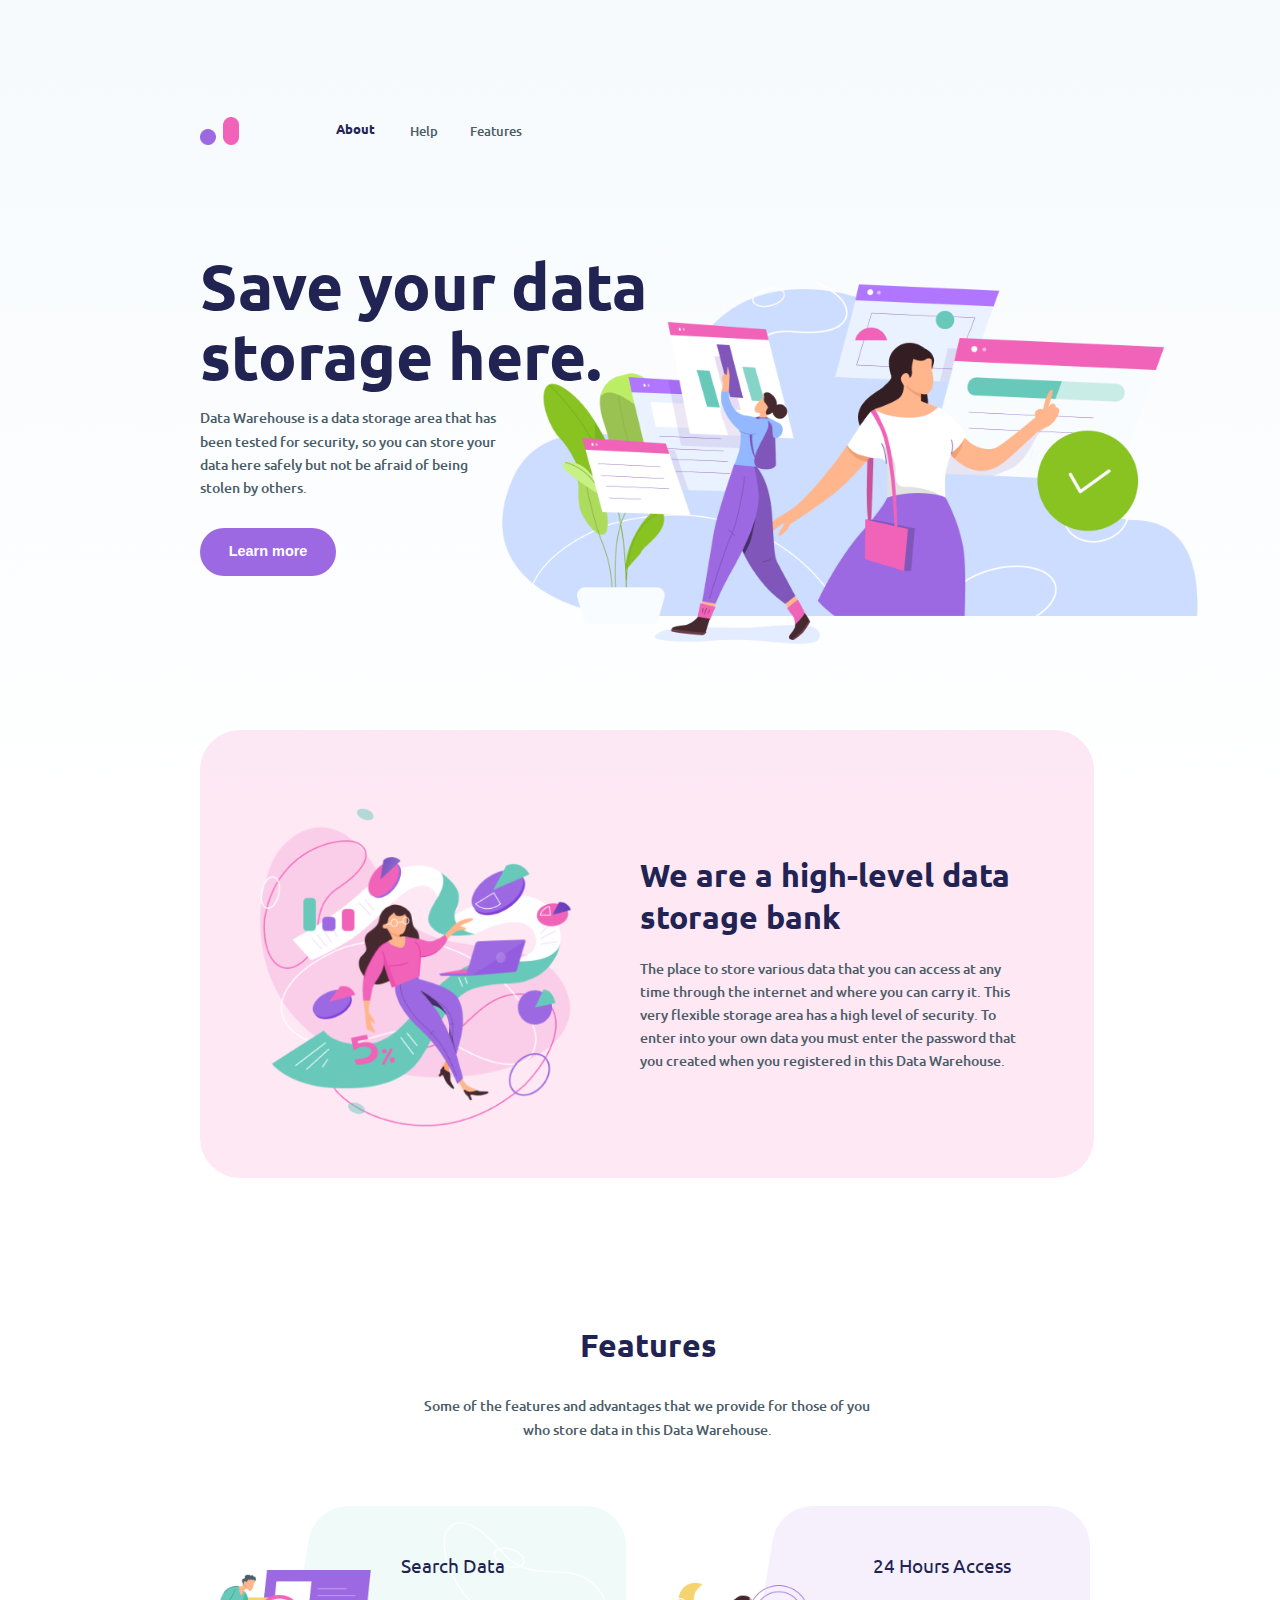
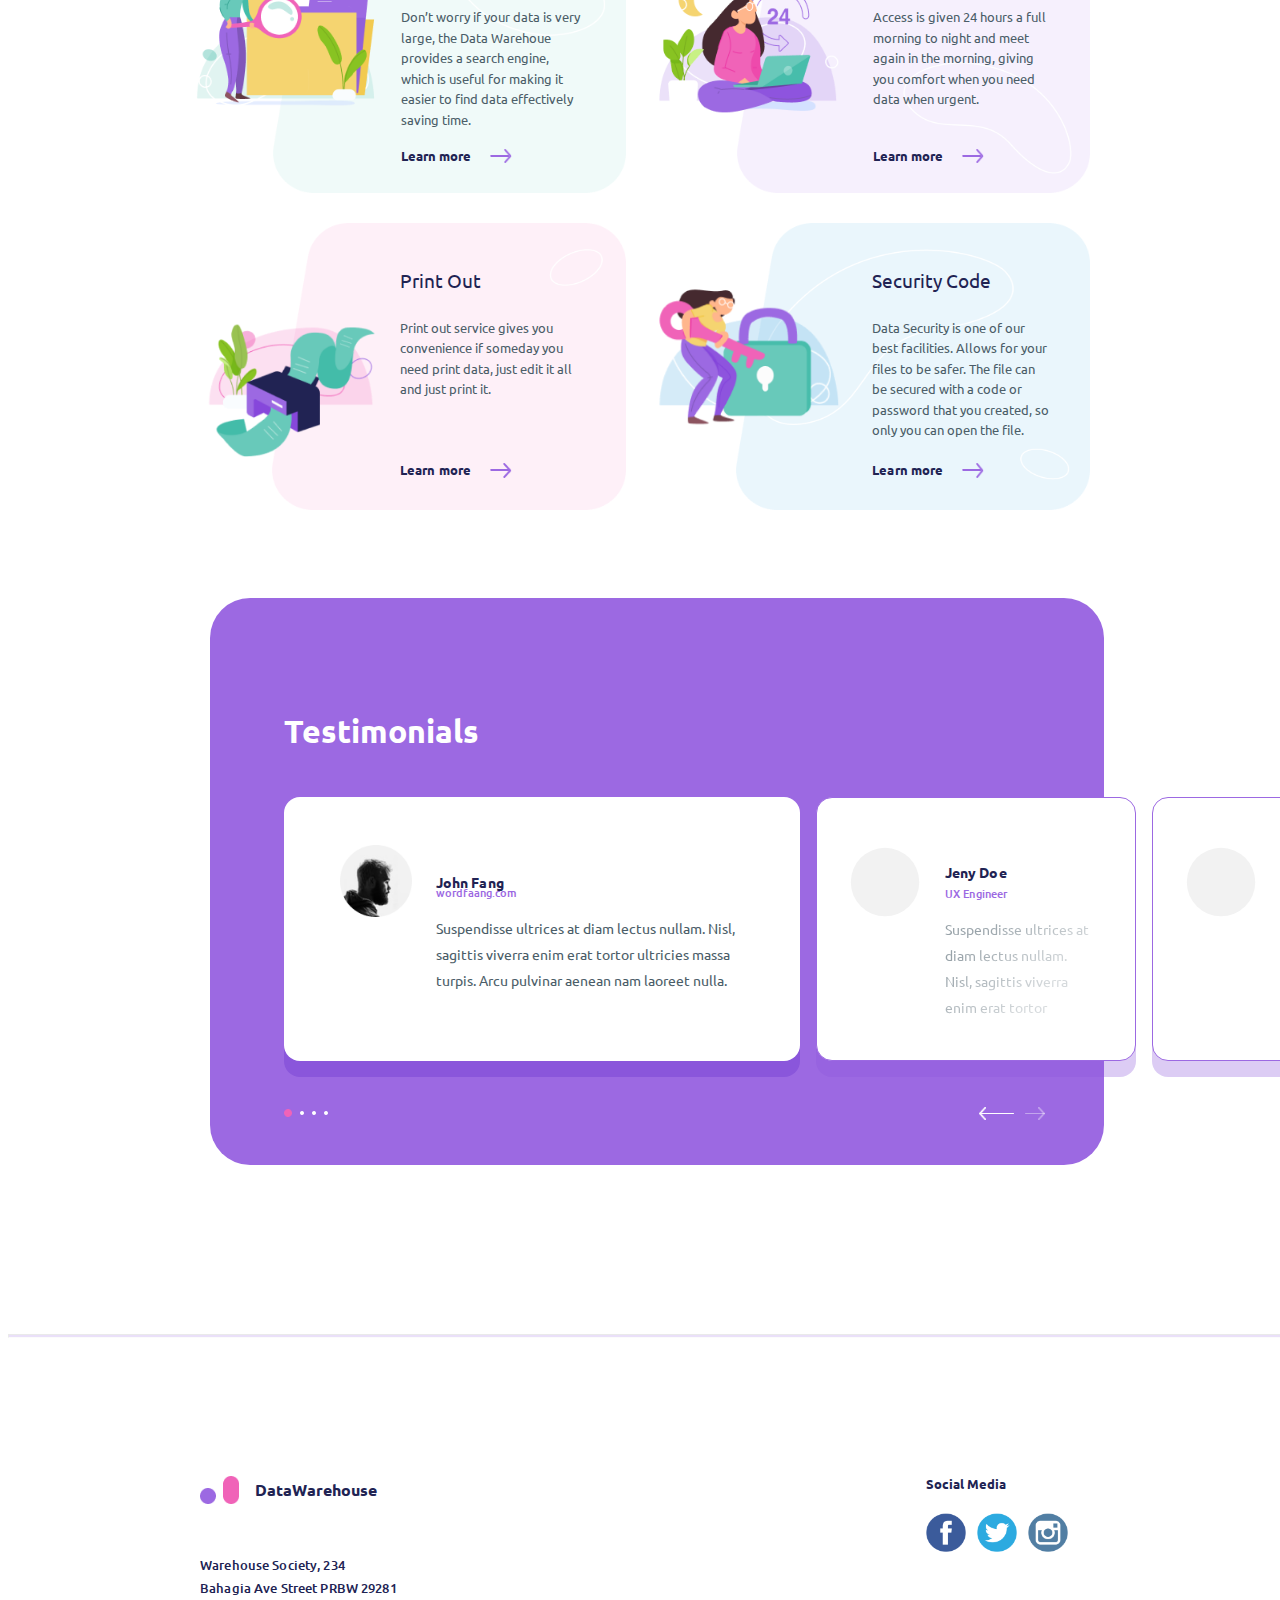
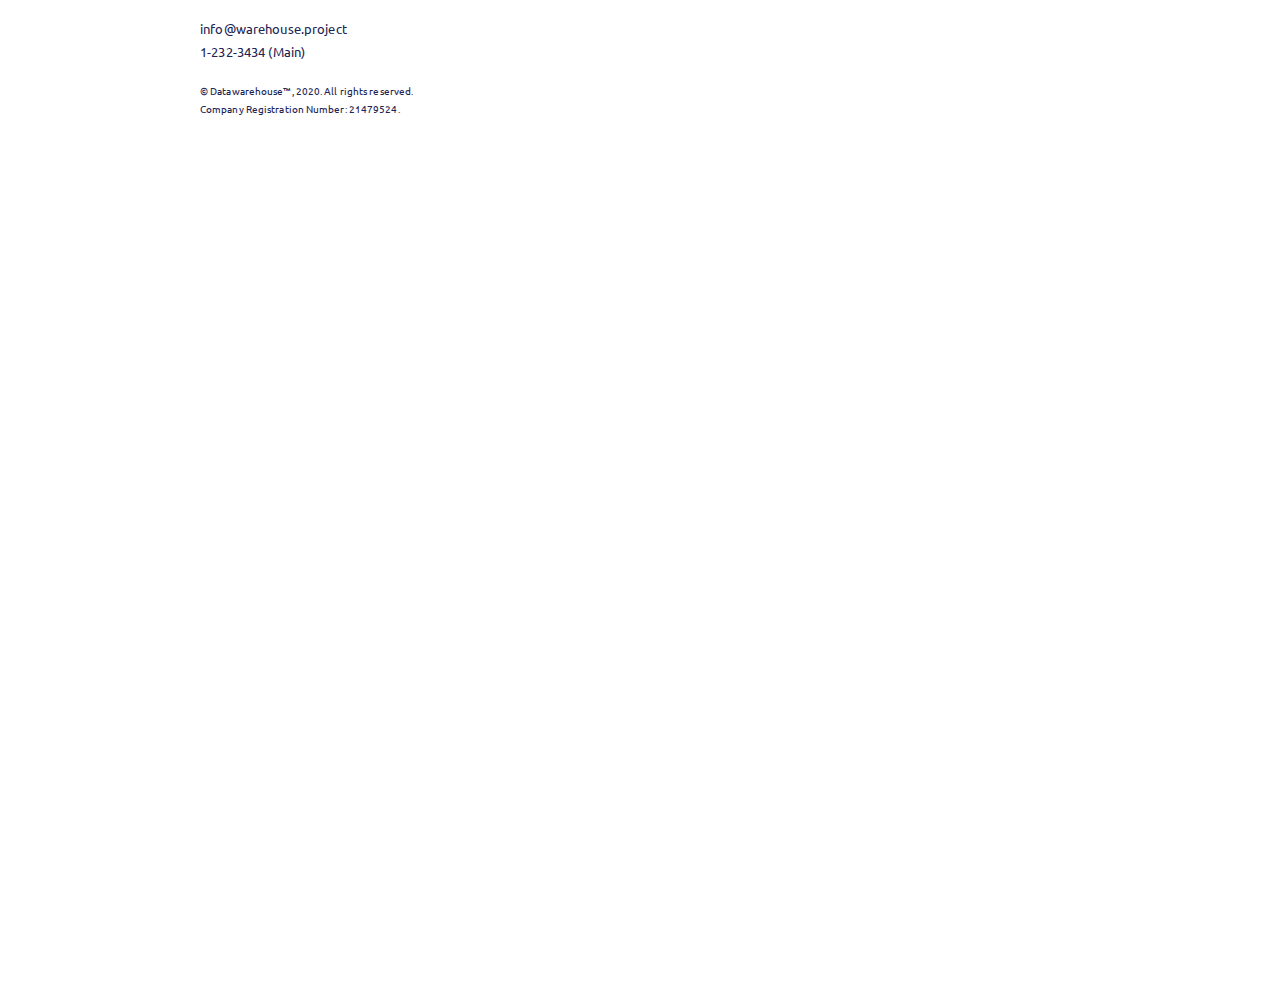
==== index.html @ 55db9ea5 "first commit" ====
<!doctype html>
<html lang="en">

<head>
	<meta charset="UTF-8">
	<meta name="description" content="Data Warehouse is a data storage area that has been
tested for security, so you can store your data here
safely but not be afraid of being stolen by others.">
	<meta name="keywords" content="warehouse, save, data, security, storage, area">
	<title>Warehouse - Save your data storage here.</title>

	<link type="image/x-icon" href="./data/images/Logo.png" rel="shortcut icon">
	<link rel="stylesheet" href="./style/main.css">
	<link rel="stylesheet" href="./style/style.css">
	<link rel="stylesheet" type="text/css"
		href="http://fonts.googleapis.com/css?family=Ubuntu:regular,bold&subset=Latin">
</head>

<body>

	<nav>
		<img src="./data/images/Logo.png">
		<ul>
			<li class="about">
				<a href="#about">About</a>
			</li>
			<li class="help">
				<a href="#help">Help</a>
			</li>
			<li class="features">
				<a href="#features">Features</a>
			</li>
		</ul>
	</nav>

	<div class="about-section">
		<h1 id="about">Save your data storage here.</h1>
		<p>Data Warehouse is a data storage area that has been
			tested for security, so you can store your data here
			safely but not be afraid of being stolen by others.</p>
		<img src="./data/images/image1 1.png">
		<a href="#features"><button>Learn more</button></a>

		<div class="about-description">
			<h2>We are a high-level data storage bank</h2>
			<p>The place to store various data that you can access at any time through the internet and where you can
				carry
				it.
				This very flexible storage area has a high level of security. To enter into your own data you must enter
				the
				password
				that you created when you registered in this Data Warehouse.</p>
			<img src="./data/images/image2.png">
		</div>
	</div>

	<div class="features-section">
		<h2 id="features">Features</h2>
		<p>Some of the features and advantages that we provide for those of you who store data in this Data Warehouse.
		</p>

		<div class="card-1">
			<img class="back1" src="./data/images/Rectangle 1.png">
			<img class="img-card1" src="./data/images/image3 1.png">
			<img class="vector1" src="./data/images/Vector 1.png">
			<img class="ellipse1" src="./data/images/Ellipse 1.png">
			<h3>Search Data</h3>
			<p>Don’t worry if your data is very large, the Data Warehoue provides a search engine, which is useful
				for
				making it easier
				to find data effectively saving time.</p>
			<a href="./pages/learn_more.html">
				Learn more
				<img class="line" src="./data/images/line.png">
				<img class="polygon" src="./data/images/Polygon.png">
			</a>

		</div>

		<div class="card-2">
			<img class="back2" src="./data/images/Rectangle 2.png">
			<img class="img-card2" src="./data/images/image4.png">
			<img class="vector2" src="./data/images/Vector 2.png">
			<h3>24 Hours Access</h3>
			<p>Access is given 24 hours a full morning to night and
				meet again in the morning, giving you comfort when
				you need data when urgent.</p>
			<a href="./pages/learn_more.html">
				Learn more
				<img class="line" src="./data/images/line.png">
				<img class="polygon" src="./data/images/Polygon.png">
			</a>
		</div>

		<div class="card-3">
			<img class="back3" src="./data/images/Rectangle 3.png">
			<img class="img-card3" src="./data/images/image5 1.png">
			<img class="ellipse2" src="./data/images/Ellipse 2.png">
			<h3>Print Out</h3>
			<p>Print out service gives you convenience if someday
				you need print data, just edit it all and just print it.</p>
			<a href="./pages/learn_more.html">
				Learn more
				<img class="line" src="./data/images/line.png">
				<img class="polygon" src="./data/images/Polygon.png">
			</a>
		</div>

		<div class="card-4">
			<img class="back4" src="./data/images/Rectangle 4.png">
			<img class="vector3" src="./data/images/Vector 3.png">
			<img class="img-card4" src="./data/images/image6 1.png">
			<img class="ellipse3" src="./data/images/Ellipse 3.png">
			<h3>Security Code</h3>
			<p>Data Security is one of our best facilities. Allows for your files
				to be safer. The file can be secured with a code or password that
				you created, so only you can open the file.</p>
			<a href="./pages/learn_more.html">
				Learn more
				<img class="line" src="./data/images/line.png">
				<img class="polygon" src="./data/images/Polygon.png">
			</a>
		</div>

		<div class="slider-table">
			<h2>Testimonials</h2>
			<div class="slider">
				<div class="slider-card1">
					<img src="./data/images/Ellipse 76.png">
					<h4>John Fang</h4>
					<a>wordfaang.com</a>
					<p>Suspendisse ultrices at diam lectus nullam.
						Nisl, sagittis viverra enim erat tortor ultricies massa turpis. Arcu pulvinar aenean nam laoreet
						nulla.</p>
				</div>
				<div class="slider-card2">
					<svg viewBox="0 0 80 80" width="90" height="90">
						<circle class="circle" cx="40" cy="40" r="38" />
					</svg>
					<h4>Jeny Doe</h4>
					<a>UX Engineer</a>
					<p>Suspendisse ultrices at diam lectus nullam. Nisl, sagittis viverra enim erat tortor</p>
				</div>
				<div class="slider-card3">
					<svg viewBox="0 0 80 80" width="90" height="90">
						<circle class="circle" cx="40" cy="40" r="38" />
					</svg>
					<h4>William</h4>
					<a>Web Designer</a>
					<p>Suspendisse ultrices at diam lectus nullam. Nisl, sagittis viverra enim erat tortor</p>
				</div>
			</div>
			<img class="color-dot" src="./data/images/Ellipse 72.png">
			<img class="color-dot1" src="./data/images/Ellipse 73.png">
			<img class="color-dot2" src="./data/images/Ellipse 73.png">
			<img class="color-dot3" src="./data/images/Ellipse 73.png">
			<img class="right_line" src="./data/images/right_line.png">
			<img class="right" src="./data/images/right.png">
			<img class="left" src="./data/images/left.png">
			<img class="left_line" src="./data/images/left_line.png">
		</div>
	</div>
	<hr>
	<footer>
		<img src="./data/images/Logo.png">
		<h3 id="help">DataWarehouse</h3>
		<h3 class="social">Social Media</h3>
		<a href="https://www.facebook.com/">
			<img class="facebook" src="./data/images/Social Icons by Dreamstale (6).png">
		</a>
		<a href="https://twitter.com/">
			<img class="twitter" src="./data/images/Social Icons by Dreamstale (3).png">
		</a>
		<a href="https://www.instagram.com/">
			<img class="instagram" src="./data/images/Social Icons by Dreamstale (33).png">
		</a>
		<h4 class="h4">Warehouse Society, 234</h4>
		<h4 class="h4-2">Bahagia Ave Street PRBW 29281</h4>
		<h5>info@warehouse.project
			1-232-3434 (Main)</h5>
		<p>© Datawarehouse™, 2020. All rights reserved.
			Company Registration Number: 21479524.</p>
	</footer>
</body>

</html>
---- style/main.css ----
*{
	scroll-behavior: smooth;
}
body {
	position: relative;
	max-width: 1600px;
	overflow-x: hidden;
	height: 4192px;
	background: linear-gradient(180deg, #F6FAFD 0%, #FFFFFF 19.4%);
	font-family: Ubuntu, "times new roman", times, roman, serif;
	color: #212353;
}
body p {
	color: #4B5D68;
}

body a {
	text-decoration: none;
}

@media (min-width: 320px) {
	body {
		max-width: 375px;
	}
}
---- style/style.css ----
/* NAVBAR */

nav {
	position: absolute;
	width: 25.06vw;
	height: 2.19vw;
	top: 4.25vw;
}

nav img {
	position: absolute;
	width: 3.06vw;
	height: 2.19vw;
	left: 15vw;
	top: 4.25vw;
}

nav ul {
	display: flex;
	list-style: none;
}

nav ul li a {
	cursor: pointer;
	color: #4B5D68;
}

@media (max-width: 667px) {
	nav {
		position: absolute;
		width: 106.93vw;
		height: 9.33vw;
		top: 4.18.13vw;
	}
}

/* END NAVBAR */
/* ABOUT SECTION */

.about a {
	position: absolute;
	width: 3.31vw;
	height: 1.88vw;
	left: 25.63vw;
	top: 4.44vw;
	font-style: normal;
	font-weight: 800;
	font-size: 1vw;
	line-height: 160%;
	color: #212353;
}

.help {
	position: absolute;
	width: 2.19vw;
	height: 1.63vw;
	left: 31.44vw;
	top: 4.56vw;
	font-style: normal;
	font-weight: 500;
	font-size: 1vw;
	line-height: 160%;
}

.features {
	position: absolute;
	width: 3.94vw;
	height: 1.63vw;
	left: 36.13vw;
	top: 4.56vw;
	font-style: normal;
	font-weight: 500;
	font-size: 1vw;
	line-height: 160%;
}

/* ABOUT SECTION */

.about-section h1 {
	position: absolute;
	width: 40.31vw;
	height: 11.50vw;
	left: 15vw;
	top: 15.38vw;
	font-style: normal;
	font-weight: bold;
	font-size: 5vw;
	line-height: 110%;
	display: flex;
	align-items: center;
}

.about-section p {
	position: absolute;
	width: 23.75vw;
	height: 7.50vw;
	left: 15vw;
	top: 30vw;
	font-style: normal;
	font-weight: 500;
	font-size: 1.13vw;
	line-height: 160%;
}

.about-section img {
	position: absolute;
	width: 55.31vw;
	height: 29.25vw;
	left: 37.69vw;
	top: 21.38vw;
}

.about-section button {
	position: absolute;
	width: 10.63vw;
	height: 3.75vw;
	left: 15vw;
	top: 40.63vw;
	background: #9C69E2;
	border-radius: 3.13vw;
	font-style: normal;
	font-weight: 800;
	font-size: 1.13vw;
	line-height: 160%;
	align-items: center;
	text-align: center;
	border: none;
	cursor: pointer;
	color: #FFFFFF;

}

.about-description {
	position: absolute;
	width: 69.81vw;
	height: 35vw;
	left: 15vw;
	top: 56.44vw;

	background: rgba(240, 99, 184, 0.15);
	border-radius: 3.13vw;
}

.about-description img {
	position: absolute;
	width: 29.31vw;
	height: 31vw;
	left: 1vw;
	top: 2vw;
}

.about-description h2 {
	position: absolute;
	width: 29.69vw;
	height: 6.25vw;
	left: 34.38vw;
	top: 7.81vw;
	font-style: normal;
	font-weight: bold;
	font-size: 2.50vw;
	line-height: 130%;
	display: flex;
	align-items: center;
}

.about-description p {
	position: absolute;
	width: 29.63vw;
	height: 10.63vw;
	left: 34.38vw;
	top: 16.56vw;
	font-style: normal;
	font-weight: 500;
	font-size: 1.13vw;
	line-height: 160%;
}

/* END ABOUT SECTION */
/* FEATURES SECTION */

.features-section {
	display: flex;
	position: absolute;
	width: 36.50vw;
	height: 10vw;
	left: 31.69vw;
	top: 100.81vw;
}

.features-section h2 {
	position: absolute;
	width: 25.31vw;
	height: 3.25vw;
	left: 13vw;
	font-style: normal;
	font-weight: bold;
	font-size: 2.50vw;
	line-height: 130%;
	display: flex;
	align-items: center;
	text-align: center;
}

.features-section p {
	position: absolute;
	width: 36.50vw;
	height: 3.63vw;
	top: 6.38vw;
	font-style: normal;
	font-weight: 500;
	font-size: 1.13vw;
	line-height: 160%;
	text-align: center;
}

.line {
	position: absolute;
	width: 1.56vw;
	height: 0.16vw;
	left: 7vw;

}

.polygon{
	position: absolute;
	width: 0.63vw;
	left: 8.07vw;
}

/* CARD 1 */

.card-1 {
	position: relative;
	width: 27.63vw;
	height: 22.38vw;
	top: 16.25vw;
	left: -11vw;
}

.back1 {
	position: absolute;
	width: 27.63vw;
	height: 22.38vw;
}

.img-card1 {
	position: absolute;
	width: 14.50vw;
	height: 13.19vw;
	left: -6vw;
	top: 5vw;
}

.vector1 {
	position: absolute;
	width: 12.75vw;
	height: 8.9vw;
	top: 1.25vw;
	left: 13.3vw;
}
.ellipse1 {
	position: absolute;
	top: 3.2vw;
	left: 17.2vw;
	width: 2.5vw;
	height: 1.6vw;
}

.card-1 h3 {
	position: absolute;
	width: 12.50vw;
	height: 3.13vw;
	left: 10vw;
	top: 1.56vw;
	font-style: normal;
	font-weight: normal;
	font-size: 1.50vw;
	line-height: 130%;
	display: flex;
	align-items: center;
}

.card-1 p {
	position: absolute;
	width: 14.06vw;
	height: 10vw;
	left: 10vw;
	top: 6.88vw;
	font-style: normal;
	font-weight: normal;
	font-size: 1vw;
	line-height: 160%;
	text-align: left;
}

.card-1 a {
	position: absolute;
	width: 6.25vw;
	height: 1.63vw;
	left: 10vw;
	top: 18.69vw;
	font-style: normal;
	font-weight: 800;
	font-size: 1vw;
	line-height: 160%;
	display: flex;
	align-items: center;
	letter-spacing: 0.005em;
	color: #212353;
}

/* CARD 2 */

.card-2 {
	position: relative;
	top: 16.25vw;
	width: 27.63vw;
	height: 22.38vw;
	left: 16.1vw;
}

.back2 {
	position: absolute;
	width: 27.63vw;
	height: 22.38vw;

}

.img-card2 {
	position: absolute;
	width: 15.06vw;
	height: 11.56vw;	
	top: 5vw;
	left: -6.9vw;
}

.vector2 {
	position: absolute;
	width: 13.2vw;
	height: 8.7vw;
	left: 13vw;
	top: 12.19vw;
}

.card-2 h3 {
	position: absolute;
	width: 12.50vw;
	height: 3.13vw;
	left: 10.63vw;
	top: 1.56vw;
	font-style: normal;
	font-weight: normal;
	font-size: 1.50vw;
	line-height: 130%;
	display: flex;
	align-items: center;
}

.card-2 p {
	position: absolute;
	width: 13.75vw;
	height: 10vw;
	left: 10.63vw;
	top: 6.88vw;
	font-style: normal;
	font-weight: normal;
	font-size: 1vw;
	line-height: 160%;
	text-align: left;
}

.card-2 a {
	position: absolute;
	width: 6.25vw;
	height: 1.63vw;
	left: 10.63vw;
	top: 18.69vw;
	font-style: normal;
	font-weight: 900;
	font-size: 1vw;
	line-height: 160%;
	display: flex;
	align-items: center;
	letter-spacing: 0.005em;
	color: #212353;
}

/* CARD 3  31.25*/

.card-3 {
	position: relative;
	top: 41vw;
	width: 27.63vw;
	height: 22.38vw;
	left: -29.3vw;
}

.back3 {
	position: absolute;
	width: 27.63vw;
	height: 22.38vw;
}

.img-card3 {
	position: absolute;
	width: 14.13vw;
	height: 10.44vw;
	left: -6vw;
	top: 7.8vw;
}

.ellipse2 {
	position: absolute;
	width: 4.25vw;
	height: 2.94vw;
	left: 21.6vw;
	top: 2vw;
}

.card-3 h3 {
	position: absolute;
	width: 12.50vw;
	height: 3.13vw;
	left: 10vw;
	top: 1.4vw;
	font-style: normal;
	font-weight: normal;
	font-size: 1.50vw;
	line-height: 130%;
	display: flex;
	align-items: center;
}

.card-3 p {
	position: absolute;
	width: 13.75vw;
	height: 10vw;
	left: 10vw;
	text-align: left;
	font-style: normal;
	font-weight: normal;
	font-size: 1vw;
	line-height: 160%;
}

.card-3 a {
	position: absolute;
	width: 6.25vw;
	height: 1.63vw;
	left: 10vw;
	top: 18.5vw;
	font-style: normal;
	font-weight: 800;
	font-size: 1vw;
	line-height: 160%;
	color: #212353;
	display: flex;
	align-items: center;
	letter-spacing: 0.005em;
}

/* CARD 4 */

.card-4 {
	position: relative;
	width: 27.63vw;
	height: 22.38vw;
	top: 41vw;
	left: -2.17vw;
}

.back4 {
	position: absolute;
	width: 27.63vw;
	height: 22.38vw;
}

.img-card4 {
	position: absolute;
	width: 14.50vw;
	height: 13.19vw;
	left: -6.5vw;
	top: 4.6vw;

}

.vector3 {
	position: absolute;
	width: 20.19vw;
	height: 13.75vw;
	top: 2vw;
	left: 1.50vw;
}
.ellipse3 {
	position: absolute;
	top: 17.6vw;
	left: 22.19vw;
	width: 3.88vw;
	height: 2.50vw;
}

.card-4 h3 {
	position: absolute;
	width: 12.50vw;
	height: 3.13vw;
	left: 10.63vw;
	top: 1.4vw;
	font-style: normal;
	font-weight: normal;
	font-size: 1.50vw;
	line-height: 130%;
	display: flex;
	align-items: center;
}

.card-4 p {
	position: absolute;
	width: 14.06vw;
	height: 10vw;
	left: 10.63vw;
	font-style: normal;
	font-weight: normal;
	font-size: 1vw;
	line-height: 160%;
	text-align: left;
}

.card-4 a {
	position: absolute;
	width: 6.25vw;
	height: 1.63vw;
	left: 10.63vw;
	top: 18.5vw;
	font-style: normal;
	font-weight: 800;
	font-size: 1vw;
	line-height: 160%;
	display: flex;
	align-items: center;
	letter-spacing: 0.005em;
	color: #212353;
}

/* SLIDER-TABLE */

.slider-table {
	position: absolute;
	width: 69.88vw;
	height: 44.31vw;
	top: 70.25vw;
	left: -15.94vw;
	background: #9C69E2;
	border-radius: 3.13vw;
}

.slider-table h2 {
	position: absolute;
	width: 25.31vw;
	height: 3.25vw;
	left: 5.81vw;
	top: 6.81vw;
	font-style: normal;
	font-weight: bold;
	font-size: 2.50vw;
	line-height: 130%;
	display: flex;
	align-items: center;
	color: #FFFFFF;
}

.color-dot {
	position: absolute;
	width: 0.63vw;
	height: 0.63vw;
	left: 5.81vw;
	top: 39.94vw;
}

.color-dot1 {
	position: absolute;
	width: 0.31vw;
	height: 0.31vw;
	left: 7.06vw;
	top: 40.13vw;
}

.color-dot2 {
	position: absolute;
	width: 0.31vw;
	height: 0.31vw;
	left: 8vw;
	top: 40.13vw;
}

.color-dot3 {
	position: absolute;
	width: 0.31vw;
	height: 0.31vw;
	left: 8.94vw;
	top: 40.13vw;
}

.left {
	position: absolute;
	width: 0.5vw;
	left: 60.13vw;
	top: 39.81vw;
}

.left_line {
	position: absolute;
	width: 2.56vw;
	height: 0.13vw;
	left: 60.25vw;
	top: 40.25vw;
}

.right_line {
	position: absolute;
	width: 1.56vw;
	height: 0.13vw;
	left: 63.69vw;
	top: 40.25vw;
	opacity: 0.4;
}

.right {
	position: absolute;
	width: 0.5vw;
	left: 64.75vw;
	top: 39.81vw;
	opacity: 0.4;
}

/* SLIDER CARDS */
/* CARD 1 */

.slider-card1 {
	position: absolute;
	width: 40.31vw;
	height: 20.63vw;
	left: 5.81vw;
	top: 15.56vw;
	background: #FFFFFF;
	box-shadow: 0px 1.25vw 0px rgb(138,86,219);
	border-radius: 1.25vw;
}

.slider-card1 img {
	position: absolute;
	width: 5.63vw;
	height: 5.63vw;
	left: 4.38vw;
	top: 3.75vw;
}

.slider-card1 h4 {
	position: absolute;
	width: 10.63vw;
	height: 1.81vw;
	left: 11.88vw;
	top: 55px;
	font-style: normal;
	font-weight: 900;
	font-size: 1.13vw;
	line-height: 160%;
	display: flex;
	align-items: center;
	letter-spacing: 0.005em;
}

.slider-card1 a {
	position: absolute;
	width: 6.31vw;
	height: 1.38vw;
	left: 11.88vw;
	top: 6.81vw;
	font-style: normal;
	font-weight: 500;
	font-size: 0.88vw;
	line-height: 160%;
	display: flex;
	align-items: center;
	letter-spacing: 0.01em;
	color: #9C69E2;
}

.slider-card1 p {
	position: absolute;
	width: 24.06vw;
	height: 8.13vw;
	left: 11.88vw;
	top: 8.13vw;
	text-align: left;
	font-style: normal;
	font-weight: normal;
	font-size: 1.13vw;
	line-height: 180%;
}

/* CARD 2 */

.slider-card2 {
	position: absolute;
	width: 25vw;
	height: 20.63vw;
	left: 47.38vw;
	top: 15.56vw;
	background: #FFFFFF;
	border: 0.06vw solid #9C69E2;
	box-sizing: border-box;
	border-radius: 1.25vw;
	box-shadow: 0px 1.25vw 0px rgb(138,86,219,0.3);
}

.slider-card2 svg {
	position: absolute;
	width: 5.63vw;
	height: 5.63vw;
	left: 2.50vw;
	top: 3.75vw;
	fill: #f2f2f2;
}

.slider-card2 h4{
	position: absolute;
	width: 10.63vw;
	height: 1.81vw;
	left: 10vw;
	top: 3.44vw;
	font-style: normal;
	font-weight: 900;
	font-size: 1.13vw;
	line-height: 160%;
	display: flex;
	align-items: center;
	letter-spacing: 0.005em;
}

.slider-card2 a {
	position: absolute;
	width: 6.31vw;
	height: 1.38vw;
	left: 10vw;
	top: 6.81vw;
	font-style: normal;
	font-weight: 500;
	font-size: 0.88vw;
	line-height: 160%;
	display: flex;
	align-items: center;
	letter-spacing: 0.01em;
	color: #9C69E2;
}

.slider-card2 p {
	position: absolute;
	width: 11.25vw;
	height: 8.13vw;
	left: 10vw;
	top: 8.13vw;
	text-align: left;
	font-style: normal;
	font-weight: normal;
	font-size: 1.13vw;
	line-height: 180%;
	background: linear-gradient(135deg, #4b5d6891 20%, #4b5d683b 70%);
  	-webkit-background-clip: text;
  	-webkit-text-fill-color: transparent;
}

/* CARD 3 */

.slider-card3 {
	position: absolute;
	width: 25vw;
	height: 20.63vw;
	left: 73.63vw;
	top: 15.56vw;
	background: #FFFFFF;
	border: 0.06vw solid #9C69E2;
	box-sizing: border-box;
	border-radius: 1.25vw;
	box-shadow: 0px 1.25vw 0px rgb(138,86,219,0.3);
}

.slider-card3 svg {
	position: absolute;
	width: 5.63vw;
	height: 5.63vw;
	left: 2.50vw;
	top: 3.75vw;
	fill: #f2f2f2;
}

.slider-card3 h4 {
	position: absolute;
	width: 10.63vw;
	height: 1.81vw;
	left: 10vw;
	top: 3.44vw;
	font-style: normal;
	font-weight: 900;
	font-size: 1.13vw;
	line-height: 160%;
	display: flex;
	align-items: center;
	letter-spacing: 0.005em;
}

.slider-card3 a {
	position: absolute;
	width: 6.31vw;
	height: 1.38vw;
	left: 10vw;
	top: 6.81vw;
	font-style: normal;
	font-weight: 500;
	font-size: 0.88vw;
	line-height: 160%;
	display: flex;
	align-items: center;
	letter-spacing: 0.01em;
	color: #9C69E2;
}
.slider-card3 p {
	position: absolute;
	width: 11.25vw;
	height: 8.13vw;
	left: 10vw;
	top: 8.13vw;
	text-align: left;
	font-style: normal;
	font-weight: normal;
	font-size: 1.13vw;
	line-height: 180%;
	background: linear-gradient(135deg, #4b5d6891 20%, #4b5d683b 70%);
  	-webkit-background-clip: text;
  	-webkit-text-fill-color: transparent;
}

/* END FEATURES SECTION */
/* FOOTER */



hr {
	position: absolute;
	width: 100vw;
	height: 0.13vw;
	top: 228vw;
	background: #9C69E2;
	opacity: 0.2;
}

footer img {
	position: absolute;
	width: 3.06vw;
	height: 2.19vw;
	left: 15vw;
	top: 239.69vw;
}

.social {
	position: absolute;
	width: 10.63vw;
	height: 1.88vw;
	left: 71.69vw;
	top: 238.50vw;
	font-style: normal;
	font-weight: 900;
	font-size: 1vw;
	line-height: 160%;
}

.facebook {
	position: absolute;
	width: 3.13vw;
	height: 3.06vw;
	left: 71.69vw;
	top: 242.56vw;
}

.twitter {
	position: absolute;
	width: 3.13vw;
	height: 3.06vw;
	left: 75.69vw;
	top: 242.56vw;
}

.instagram {
	position: absolute;
	width: 3.13vw;
	height: 3.06vw;
	left: 79.69vw;
	top: 242.56vw;
}

footer h3 {
	position: absolute;
	width: 9.56vw;
	height: 1.88vw;
	left: 19.31vw;
	top: 238.50vw;
	font-style: normal;
	font-weight: 900;
	font-size: 1.25vw;
	line-height: 160%;
}

.h4 {
	position: absolute;
	width: 20.94vw;
	height: 3.94vw;
	left: 15vw;
	top: 244.44vw;
	font-style: normal;
	font-weight: 500;
	font-size: 1vw;
	line-height: 180%;
	letter-spacing: 0.01em;
}

.h4-2 {
	position: absolute;
	width: 20.94vw;
	height: 3.94vw;
	left: 15vw;
	top: 246.25vw;
	font-style: normal;
	font-weight: 500;
	font-size: 1vw;
	line-height: 180%;
	letter-spacing: 0.01em;
}

footer h5 {
	position: absolute;
	width: 12.50vw;
	height: 3.63vw;
	left: 15vw;
	top: 249vw;
	font-style: normal;
	font-weight: normal;
	font-size: 1vw;
	line-height: 180%;
	/* or 29px */

	letter-spacing: 0.01em;
}

footer p {
	position: absolute;
	width: 18.75vw;
	height: 3.06vw;
	left: 15vw;
	top: 254.88vw;
	font-style: normal;
	font-weight: normal;
	font-size: 0.75vw;
	line-height: 180%;
	color: #212353;
	display: flex;
	align-items: center;
	letter-spacing: 0.01em;
}
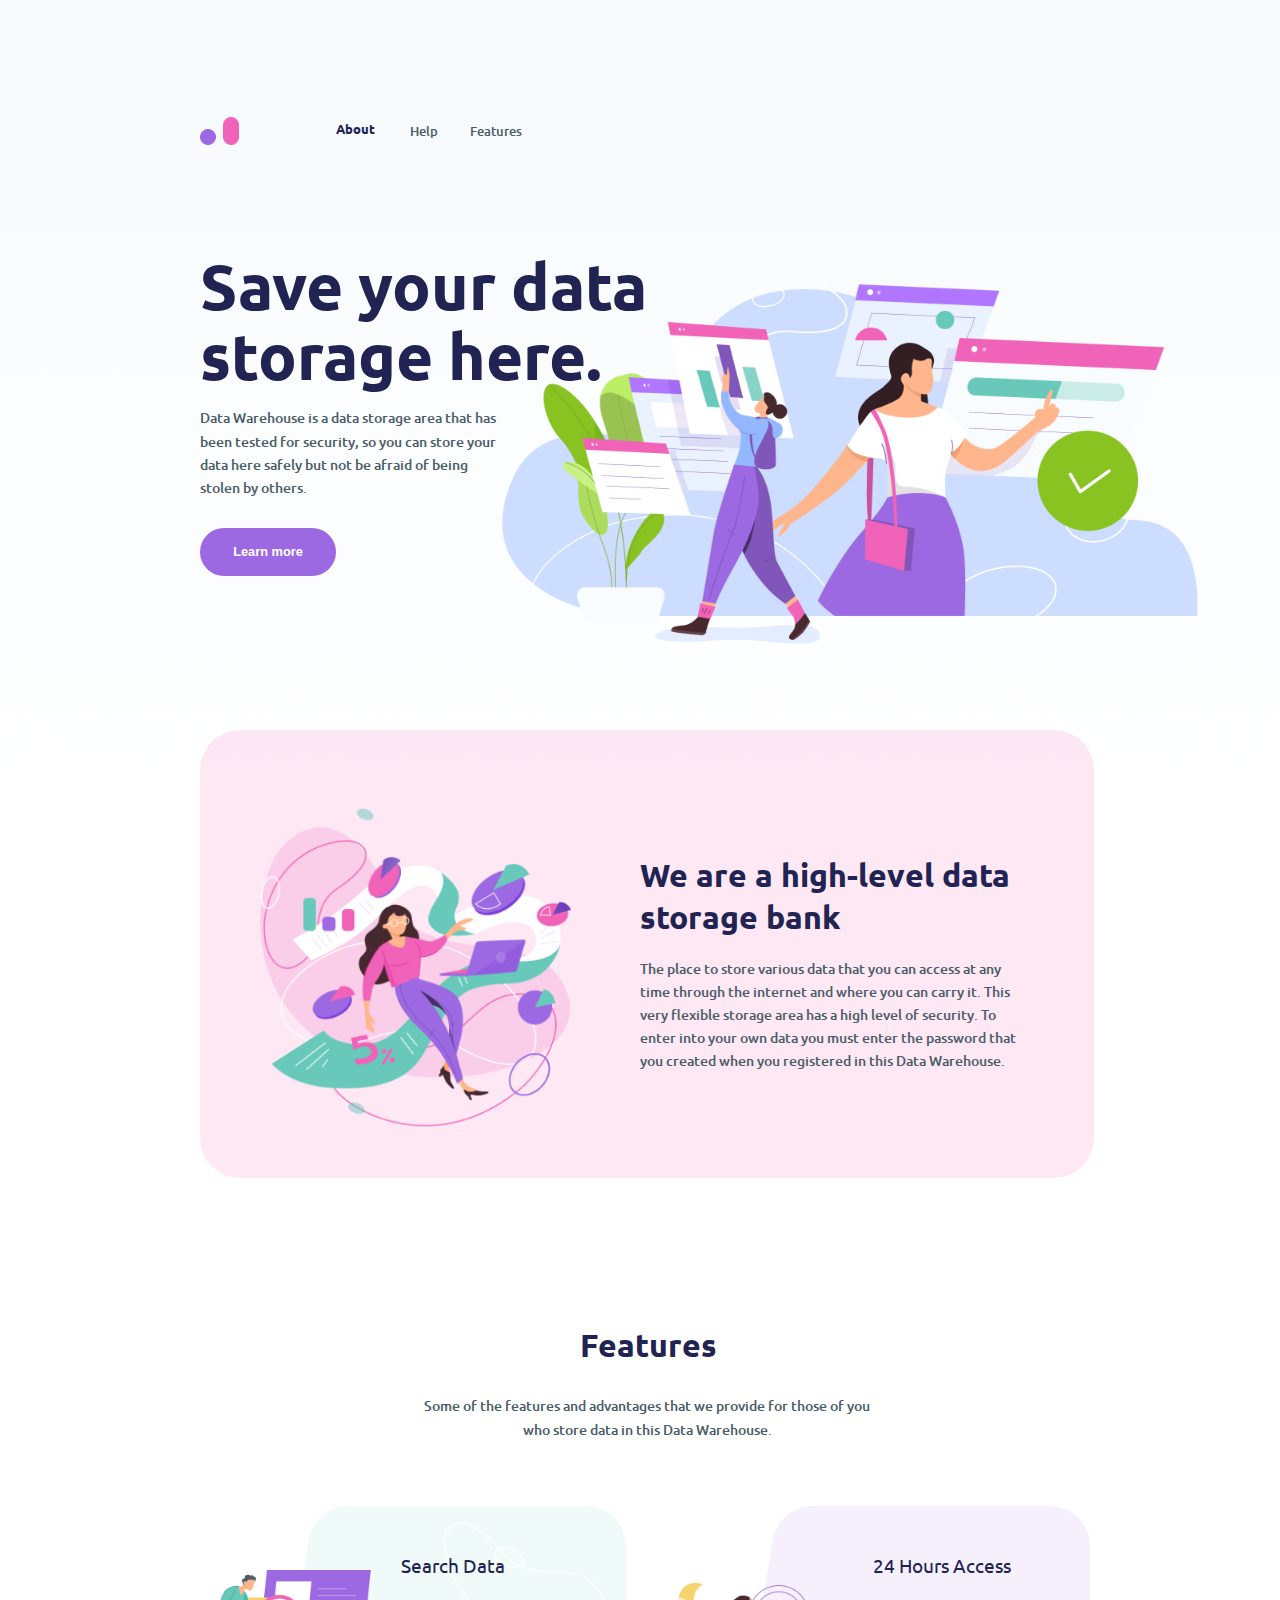
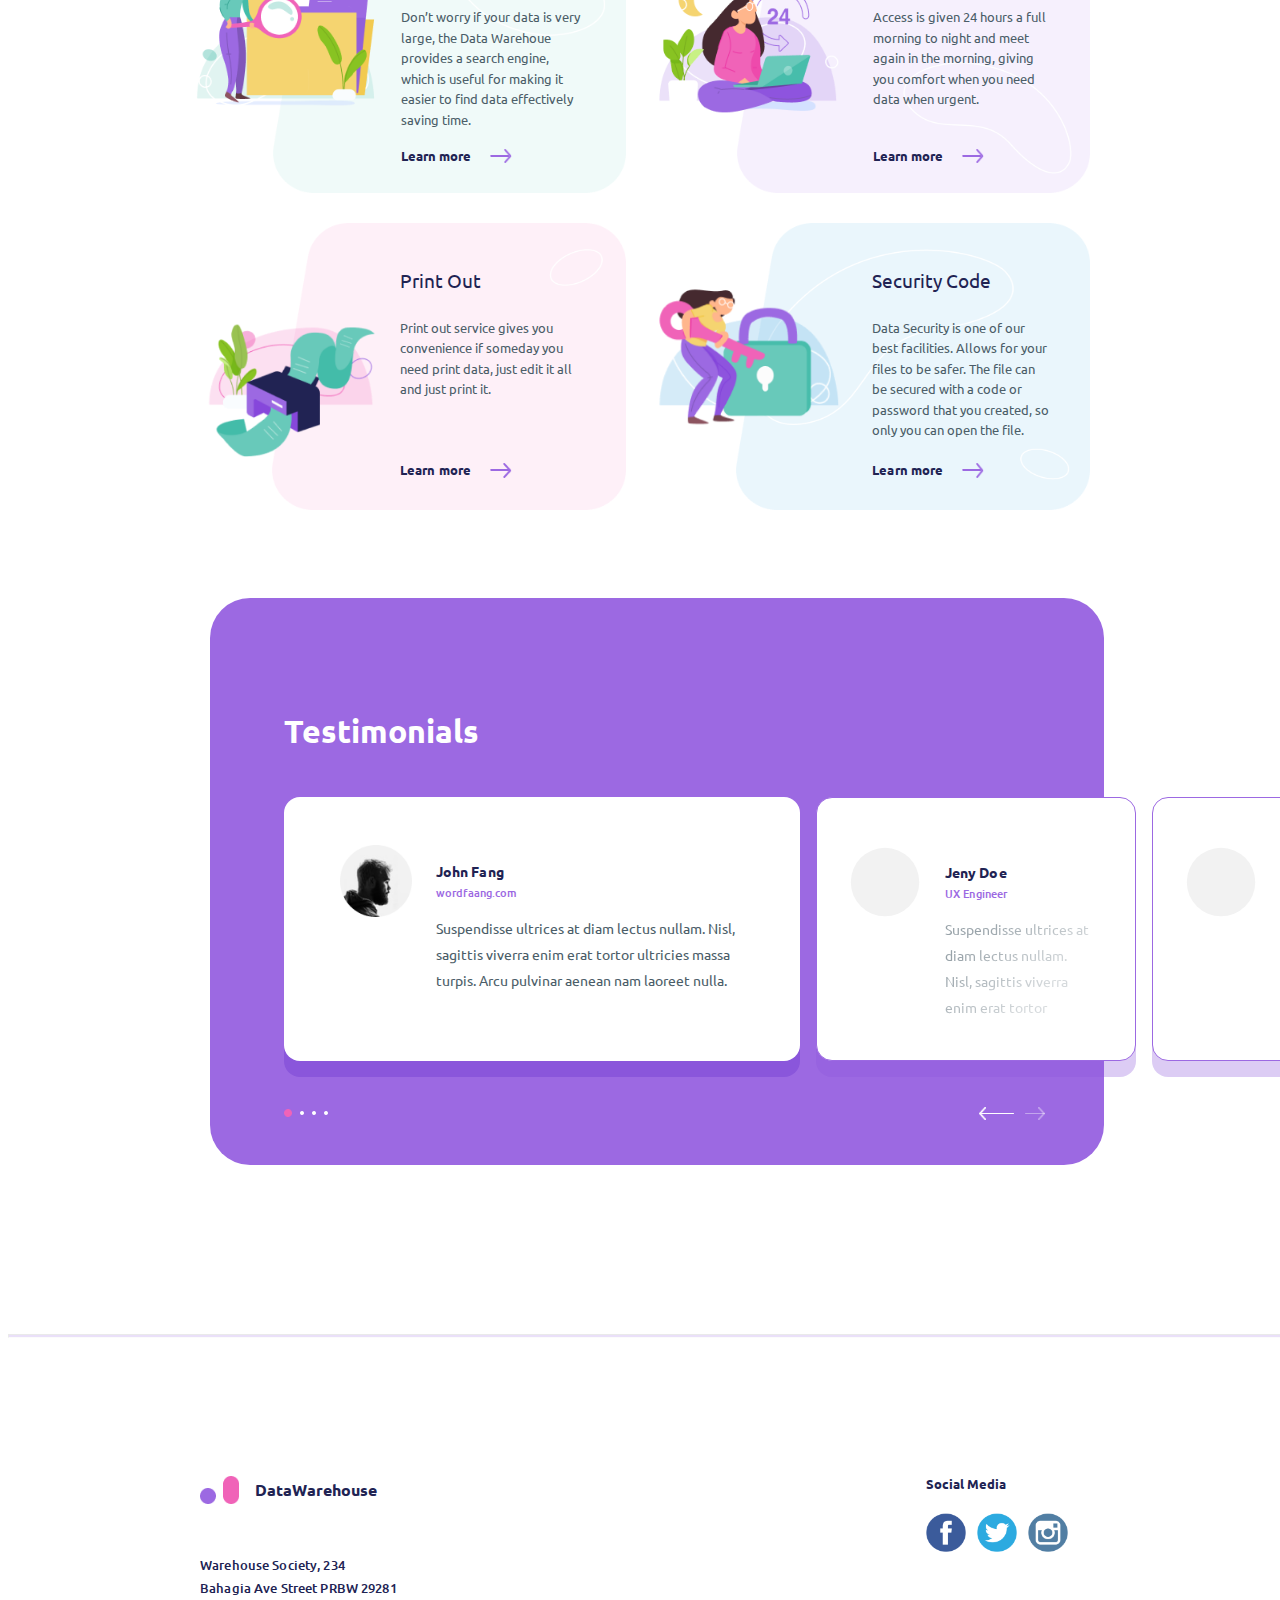
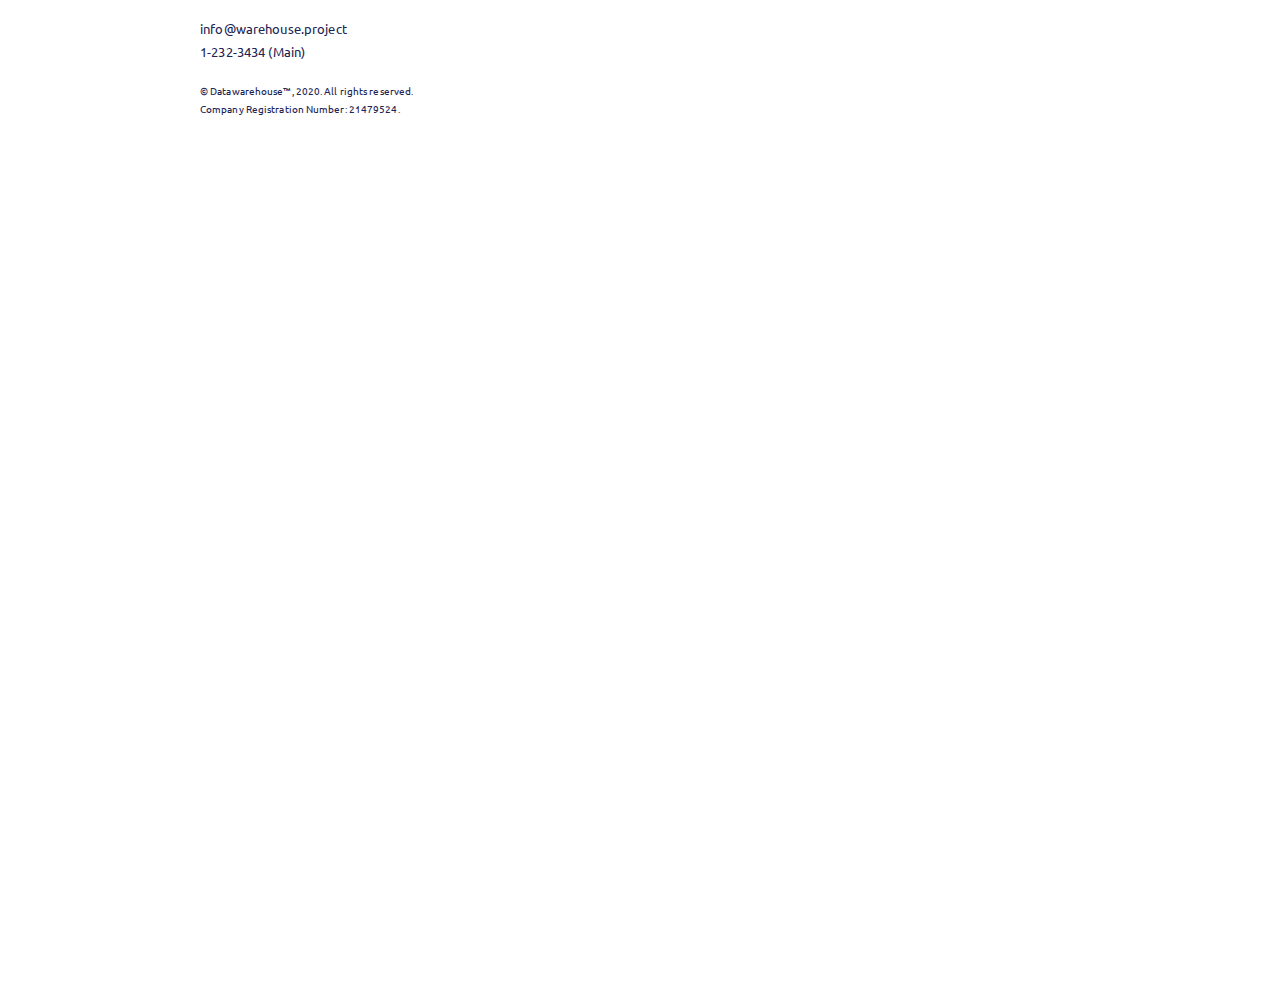
==== commit 28080223: "media and learn more page" ====
--- a/index.html
+++ b/index.html
@@ -165,13 +165,13 @@
 		<img src="./data/images/Logo.png">
 		<h3 id="help">DataWarehouse</h3>
 		<h3 class="social">Social Media</h3>
-		<a href="https://www.facebook.com/">
+		<a href="https://www.facebook.com/" target="_blank">
 			<img class="facebook" src="./data/images/Social Icons by Dreamstale (6).png">
 		</a>
-		<a href="https://twitter.com/">
+		<a href="https://twitter.com/" target="_blank">
 			<img class="twitter" src="./data/images/Social Icons by Dreamstale (3).png">
 		</a>
-		<a href="https://www.instagram.com/">
+		<a href="https://www.instagram.com/" target="_blank">
 			<img class="instagram" src="./data/images/Social Icons by Dreamstale (33).png">
 		</a>
 		<h4 class="h4">Warehouse Society, 234</h4>
--- a/style/main.css
+++ b/style/main.css
@@ -18,8 +18,15 @@
 	text-decoration: none;
 }
 
-@media (min-width: 320px) {
+@media (min-device-width: 375px) and (max-device-width: 667px) and (orientation: landscape)  {
 	body {
-		max-width: 375px;
+		max-width: 568px;
+		height: 3200px;
+	}
+}
+@media (min-device-width: 320px) and (max-device-width: 568px) and (orientation: portrait) {
+	body {
+		max-width: 320px;
+		height: 3300px;
 	}
 }--- a/style/style.css
+++ b/style/style.css
@@ -25,17 +25,9 @@
 	color: #4B5D68;
 }
 
-@media (max-width: 667px) {
-	nav {
-		position: absolute;
-		width: 106.93vw;
-		height: 9.33vw;
-		top: 4.18.13vw;
-	}
-}
-
-/* END NAVBAR */
-/* ABOUT SECTION */
+nav ul li a:hover {
+	text-decoration: underline;
+}
 
 .about a {
 	position: absolute;
@@ -74,6 +66,38 @@
 	line-height: 160%;
 }
 
+@media (min-device-width: 375px) and (max-device-width: 667px) and (orientation: landscape)  {
+	nav {
+		top: 1vw;
+	}
+
+	nav img{
+		position: absolute;
+		width: 7vw;
+		height: 5vw;
+		left: 5vw;
+	}
+
+	.about a {
+		top: 4vw;
+		font-size: 3vw;
+		left: 20vw;
+	}
+
+	.help {
+		top: 4vw;
+		font-size: 3vw;
+		left: 38vw;
+	}
+
+	.features {
+		top: 4vw;
+		font-size: 3vw;
+		left: 55vw;
+	}
+}
+
+/* END NAVBAR */
 /* ABOUT SECTION */
 
 .about-section h1 {
@@ -120,14 +144,18 @@
 	border-radius: 3.13vw;
 	font-style: normal;
 	font-weight: 800;
-	font-size: 1.13vw;
+	font-size: 1vw;
 	line-height: 160%;
 	align-items: center;
 	text-align: center;
 	border: none;
 	cursor: pointer;
 	color: #FFFFFF;
-
+}
+
+.about-section button:hover {
+	background: #7b69e2;
+	box-shadow: 0 0 1vw rgb(138,86,219);
 }
 
 .about-description {
@@ -175,6 +203,81 @@
 	line-height: 160%;
 }
 
+@media (min-device-width: 375px) and (max-device-width: 667px) and (orientation: landscape) {
+	.about-section h1 {
+		font-size: 7vw;
+		width: 70vw;
+		top: 16vw;
+		left: 5vw;
+	}
+
+	.about-section p {
+		left: 5vw;
+		width: 42vw;
+		top: 36vw;
+		font-size: 2vw;
+		line-height: 130%;
+	}
+
+	.about-section img {
+		width: 72vw;
+		height: 43vw;
+		left: 42vw;
+		top: 23vw;
+	}
+
+	.about-section button {
+		position: absolute;
+		width: 15vw;
+		height: 5vw;
+		left: 5vw;
+		top: 54vw;
+		font-size: 2.5vw;
+
+	}
+
+	.about-description {
+		width: 95vw;
+		height: 45vw;
+		left: 5vw;
+		top: 75vw;
+	}
+
+	.about-description img {
+		position: absolute;
+		width: 39.31vw;
+		height: 41vw;
+		left: 1vw;
+		top: 2vw;
+	}
+
+	.about-description h2 {
+		position: absolute;
+		width: 45vw;
+		height: 6.25vw;
+		left: 45vw;
+		top: 7.81vw;
+		font-style: normal;
+		font-weight: bold;
+		font-size: 3.5vw;
+		line-height: 130%;
+		display: flex;
+		align-items: center;
+	}
+
+	.about-description p {
+		position: absolute;
+		width: 45vw;
+		height: 10.63vw;
+		left: 45vw;
+		top: 18vw;
+		font-style: normal;
+		font-weight: 500;
+		font-size: 2vw;
+		line-height: 160%;
+	}
+}
+
 /* END ABOUT SECTION */
 /* FEATURES SECTION */
 
@@ -225,6 +328,39 @@
 	position: absolute;
 	width: 0.63vw;
 	left: 8.07vw;
+}
+
+@media (min-device-width: 375px) and (max-device-width: 667px) and (orientation: landscape) {
+	.features-section {
+		display: flex;
+		position: absolute;
+		width: 36.50vw;
+		height: 10vw;
+		left: 31.69vw;
+		top: 130vw;
+	}
+
+	.features-section h2 {
+		font-size: 3.5vw;
+	}
+
+	.features-section p {
+		font-size: 2vw;
+		width: 64vw;
+		left: -10vw;
+	}
+
+	.line {
+		width: 2.7vw;
+		height: 0.3vw;
+		left: 11vw;
+
+	}
+
+.polygon{
+		width: 1vw;
+		left: 12.8vw;
+	}
 }
 
 /* CARD 1 */
@@ -309,6 +445,77 @@
 	color: #212353;
 }
 
+.card-1 a:hover .line {
+	left: 7.5vw;
+}
+.card-1 a:hover .polygon {
+	left: 8.6vw;
+}
+
+@media (min-device-width: 375px) and (max-device-width: 667px) and (orientation: landscape) {
+	.card-1 {
+			width: 37vw;
+			height: 32vw;
+			top: 19vw;
+			left: -18vw;
+	}
+
+	.back1 {
+			width: 37vw;
+			height: 32vw;
+		}
+
+	.img-card1 {
+			width: 24vw;
+			height: 20vw;
+			left: -11vw;
+			top: 8vw;
+		}
+
+	.vector1 {
+			width: 16vw;
+			height: 13vw;
+			top: 1.25vw;
+			left: 21vw;
+		}
+	.ellipse1 {
+			position: absolute;
+			top: 3.2vw;
+			left: 24vw;
+			width: 5vw;
+			height: 3vw;
+		}
+
+	.card-1 h3 {
+			width: 15vw;
+			left: 14vw;
+			top: 1.56vw;
+			font-size: 2.5vw;
+		}	
+
+	.card-1 p {
+			width: 22vw;
+			left: 14vw;
+			top: 8vw;
+			font-size: 1.5vw;
+		}
+
+	.card-1 a {
+			width: 10vw;
+			left: 14vw;
+			top: 27vw;
+			font-size: 1.5vw;
+		}
+
+	.card-1 a:hover .line {
+			left: 12vw;
+		}
+
+	.card-1 a:hover .polygon {
+			left: 13.8vw;
+		}
+}
+
 /* CARD 2 */
 
 .card-2 {
@@ -385,6 +592,71 @@
 	color: #212353;
 }
 
+.card-2 a:hover .line {
+	left: 7.5vw;
+}
+.card-2 a:hover .polygon {
+	left: 8.6vw;
+}
+
+@media (min-device-width: 375px) and (max-device-width: 667px) and (orientation: landscape) {
+	.card-2 {
+		top: 19vw;
+		width: 37vw;
+		height: 32vw;
+		left: 23vw;
+	}
+
+	.back2 {
+			width: 37vw;
+			height: 32vw;
+
+		}
+
+	.img-card2 {
+			width: 24vw;
+			height: 20vw;	
+			top: 5.5vw;
+			left: -12vw;
+		}
+
+	.vector2 {
+			width: 18vw;
+			height: 15vw;
+			left: 17vw;
+			top: 16vw;
+		}
+
+	.card-2 h3 {
+			width: 19vw;
+			left: 14vw;
+			top: 1.56vw;
+			font-size: 2.5vw;
+		}
+
+	.card-2 p {
+			width: 20vw;
+			left: 14vw;
+			top: 8vw;
+			font-size: 1.5vw;
+		}
+
+	.card-2 a {
+			width: 10vw;
+			left: 14vw;
+			top: 27vw;
+			font-size: 1.5vw;
+		}
+
+	.card-2 a:hover .line {
+			left: 12vw;
+		}
+
+	.card-2 a:hover .polygon {
+			left: 13.8vw;
+		}
+}
+
 /* CARD 3  31.25*/
 
 .card-3 {
@@ -459,6 +731,69 @@
 	letter-spacing: 0.005em;
 }
 
+.card-3 a:hover .line {
+	left: 7.5vw;
+}
+.card-3 a:hover .polygon {
+	left: 8.6vw;
+}
+
+@media (min-device-width: 375px) and (max-device-width: 667px) and (orientation: landscape) {
+	.card-3 {
+		top: 56vw;
+		width: 27.63vw;
+		height: 22.38vw;
+		left: -39vw;
+	}
+	.back3 {
+		width: 37vw;
+		height: 32vw;
+	}
+
+	.img-card3 {
+		width: 24vw;
+		height: 20vw;	
+		left: -11vw;
+		top: 9vw;
+	}
+
+	.ellipse2 {
+		width: 7vw;
+		height: 5vw;
+		left: 28vw;
+		top: 2vw;
+	}
+
+	.card-3 h3 {
+		width: 19vw;
+		left: 14vw;
+		top: 1.56vw;
+		font-size: 2.5vw;
+	}
+
+	.card-3 p {
+		width: 22vw;
+		left: 14vw;
+		top: 8vw;
+		font-size: 1.5vw;
+	}
+
+	.card-3 a {
+		width: 10vw;
+		left: 14vw;
+		top: 27vw;
+		font-size: 1.5vw;
+	}
+
+	.card-3 a:hover .line {
+			left: 12vw;
+		}
+
+	.card-3 a:hover .polygon {
+			left: 13.8vw;
+		}
+}
+
 /* CARD 4 */
 
 .card-4 {
@@ -541,6 +876,75 @@
 	color: #212353;
 }
 
+.card-4 a:hover .line {
+	left: 7.5vw;
+}
+.card-4 a:hover .polygon {
+	left: 8.6vw;
+}
+
+@media (min-device-width: 375px) and (max-device-width: 667px) and (orientation: landscape) {
+	.card-4 {
+		width: 37vw;
+		height: 32vw;
+		top: 56vw;
+		left: 5vw;
+	}
+
+	.back4 {
+		width: 37vw;
+		height: 32vw;
+	}
+
+	.img-card4 {
+		width: 24vw;
+		height: 20vw;	
+		left: -11vw;
+		top: 7vw;
+	}
+
+	.vector3 {
+		width: 28vw;
+		height: 22vw;
+		top: 2vw;
+		left: 2vw;
+	}
+	.ellipse3 {
+		top: 25.5vw;
+		left: 29vw;
+		width: 6vw;
+		height: 4vw;
+	}
+
+	.card-4 h3 {
+		width: 19vw;
+		left: 14vw;
+		top: 1.56vw;
+		font-size: 2.5vw;
+	}
+
+	.card-4 p {
+		width: 22vw;
+		left: 14vw;
+		top: 8vw;
+		font-size: 1.5vw;
+	}
+
+	.card-4 a {
+		width: 10vw;
+		left: 14vw;
+		top: 27vw;
+		font-size: 1.5vw;
+	}
+
+	.card-4 a:hover .line {
+			left: 12vw;
+		}
+
+	.card-4 a:hover .polygon {
+			left: 13.8vw;
+		}
+}
 /* SLIDER-TABLE */
 
 .slider-table {
@@ -553,6 +957,10 @@
 	border-radius: 3.13vw;
 }
 
+.slider-table img {
+	cursor: pointer;
+}
+
 .slider-table h2 {
 	position: absolute;
 	width: 25.31vw;
@@ -630,6 +1038,83 @@
 	left: 64.75vw;
 	top: 39.81vw;
 	opacity: 0.4;
+}
+
+@media (min-device-width: 375px) and (max-device-width: 667px) and (orientation: landscape) {
+	.slider-table {
+		width: 95vw;
+		height: 45vw;
+		top: 100vw;
+		left: -27vw;
+	}
+
+	.slider-table h2 {
+		width: 25.31vw;
+		left: 5.81vw;
+		top: 2vw;
+		font-size: 2.50vw;
+	}
+
+	.color-dot {
+		width: 0.7vw;
+		height: 0.7vw;
+		left: 5.81vw;
+		top: 39.94vw;
+	}
+
+	.color-dot1 {
+		width: 0.5vw;
+		height: 0.5vw;
+		left: 7.06vw;
+		top: 40.13vw;
+	}
+
+	.color-dot2 {
+		width: 0.5vw;
+		height: 0.5vw;
+		left: 8vw;
+		top: 40.13vw;
+	}
+
+	.color-dot3 {
+		width: 0.5vw;
+		height: 0.5vw;
+		left: 8.94vw;
+		top: 40.13vw;
+	}
+
+	.left {
+		width: 1vw;
+		height: 2vw;
+		left: 70vw;
+		top: 39.78vw;
+	}
+
+	.left_line {
+		position: absolute;
+		width: 5vw;
+		height: 0.2vw;
+		left: 70.3vw;
+		top: 40.65vw;
+	}
+
+	.right_line {
+		position: absolute;
+		width: 2.5vw;
+		height: 0.2vw;
+		left: 78vw;
+		top: 40.65vw;
+		opacity: 0.4;
+	}
+
+	.right {
+		position: absolute;
+		width: 1vw;
+		height: 2vw;
+		left: 79.8vw;
+		top: 39.78vw;
+		opacity: 0.4;
+	}
 }
 
 /* SLIDER CARDS */
@@ -652,6 +1137,7 @@
 	height: 5.63vw;
 	left: 4.38vw;
 	top: 3.75vw;
+	cursor: default;
 }
 
 .slider-card1 h4 {
@@ -659,7 +1145,7 @@
 	width: 10.63vw;
 	height: 1.81vw;
 	left: 11.88vw;
-	top: 55px;
+	top: 3.44vw;
 	font-style: normal;
 	font-weight: 900;
 	font-size: 1.13vw;
@@ -698,6 +1184,44 @@
 	line-height: 180%;
 }
 
+@media (min-device-width: 375px) and (max-device-width: 667px) and (orientation: landscape) {
+	.slider-card1 {
+		width: 50vw;
+		height: 25vw;
+		left: 5.81vw;
+		top: 11vw;
+	}
+
+	.slider-card1 img {
+		width: 8vw;
+		height: 8vw;
+		left: 4.38vw;
+		top: 3.75vw;
+	}
+
+	.slider-card1 h4 {
+		width: 10.63vw;
+		height: 1.81vw;
+		left: 15vw;
+		top: 3.44vw;
+		font-size: 2vw;
+	}
+
+	.slider-card1 a {
+		width: 6.31vw;
+		left: 15vw;
+		top: 8.4vw;
+		font-size: 1.5vw;
+	}
+
+	.slider-card1 p {
+		width: 30vw;
+		height: 8.13vw;
+		left: 15vw;
+		top: 9vw;
+		font-size: 1.5vw;
+	}
+}
 /* CARD 2 */
 
 .slider-card2 {
@@ -769,6 +1293,45 @@
   	-webkit-text-fill-color: transparent;
 }
 
+@media (min-device-width: 375px) and (max-device-width: 667px) and (orientation: landscape) {
+	.slider-card2 {
+		width: 30vw;
+		height: 25vw;
+		left: 58vw;
+		top: 11vw;
+	}
+
+	.slider-card2 svg {
+		width: 8vw;
+		height: 8vw;
+		left: 2.50vw;
+		top: 3.75vw;
+	}
+
+	.slider-card2 h4 {
+		width: 10.63vw;
+		height: 1.81vw;
+		left: 12vw;
+		top: 3.44vw;
+		font-size: 2vw;
+	}
+
+	.slider-card2 a {
+		width: 10vw;
+		left: 12vw;
+		top: 8.4vw;
+		font-size: 1.5vw;
+	}
+
+	.slider-card2 p {
+		width: 15vw;
+		height: 8.13vw;
+		left: 12vw;
+		top: 9vw;
+		font-size: 1.5vw;
+	}
+}
+
 /* CARD 3 */
 
 .slider-card3 {
@@ -839,10 +1402,46 @@
   	-webkit-text-fill-color: transparent;
 }
 
+@media (min-device-width: 375px) and (max-device-width: 667px) and (orientation: landscape) {
+	.slider-card3 {
+		width: 30vw;
+		height: 25vw;
+		left: 90vw;
+		top: 11vw;
+	}
+
+	.slider-card3 svg {
+		width: 8vw;
+		height: 8vw;
+		left: 2.50vw;
+		top: 3.75vw;
+	}
+
+	.slider-card3 h4 {
+		width: 10.63vw;
+		height: 1.81vw;
+		left: 12vw;
+		top: 3.44vw;
+		font-size: 2vw;
+	}
+
+	.slider-card3 a {
+		width: 10vw;
+		left: 12vw;
+		top: 8.4vw;
+		font-size: 1.5vw;
+	}
+	.slider-card3 p {
+		width: 15vw;
+		height: 8.13vw;
+		left: 12vw;
+		top: 9vw;
+		font-size: 1.5vw;
+	}
+}
+
 /* END FEATURES SECTION */
 /* FOOTER */
-
-
 
 hr {
 	position: absolute;
@@ -965,3 +1564,102 @@
 	align-items: center;
 	letter-spacing: 0.01em;
 }
+
+@media (min-device-width: 375px) and (max-device-width: 667px) {
+	hr {
+		width: 120vw;
+		height: 0.2vw;
+	}
+}
+
+@media (min-device-width: 375px) and (max-device-width: 667px) and (orientation: landscape) {
+	hr {
+		width: 125vw;
+		height: 0.2vw;
+		top: 285vw;
+	}
+
+	footer img {
+		width: 7vw;
+		height: 5vw;
+		left: 15vw;
+		top: 295vw;
+	}
+
+	.social {
+		position: absolute;
+		width: 15vw;
+		height: 1.88vw;
+		left: 80vw;
+		top: 294vw;
+		font-size: 2vw;
+	}
+
+	.facebook {
+		width: 5vw;
+		height: 5vw;
+		left: 80vw;
+		top: 301vw;
+	}
+
+	.twitter {
+		width: 5vw;
+		height: 5vw;
+		left: 87vw;
+		top: 301vw;
+	}
+
+	.instagram {
+		width: 5vw;
+		height: 5vw;
+		left: 94vw;
+		top: 301vw;
+	}
+
+	footer h3 {
+		width: 9.56vw;
+		left: 25vw;
+		top: 294vw;
+		font-size: 2vw;
+	}
+
+	.h4 {
+		width: 20.94vw;
+		height: 3.94vw;
+		left: 15vw;
+		top: 300vw;
+		font-size: 1.5vw;
+	}
+
+	.h4-2 {
+		width: 30vw;
+		height: 3.94vw;
+		left: 15vw;
+		top: 303vw;
+		font-size: 1.5vw;
+	}
+
+	footer h5 {
+		width: 15vw;
+		height: 3.63vw;
+		left: 15vw;
+		top: 307vw;
+		font-size: 1.5vw;
+	}
+
+	footer p {
+		position: absolute;
+		width: 25vw;
+		height: 3.06vw;
+		left: 15vw;
+		top: 318vw;
+		font-style: normal;
+		font-weight: normal;
+		font-size: 1vw;
+		line-height: 180%;
+		color: #212353;
+		display: flex;
+		align-items: center;
+		letter-spacing: 0.01em;
+	}
+}